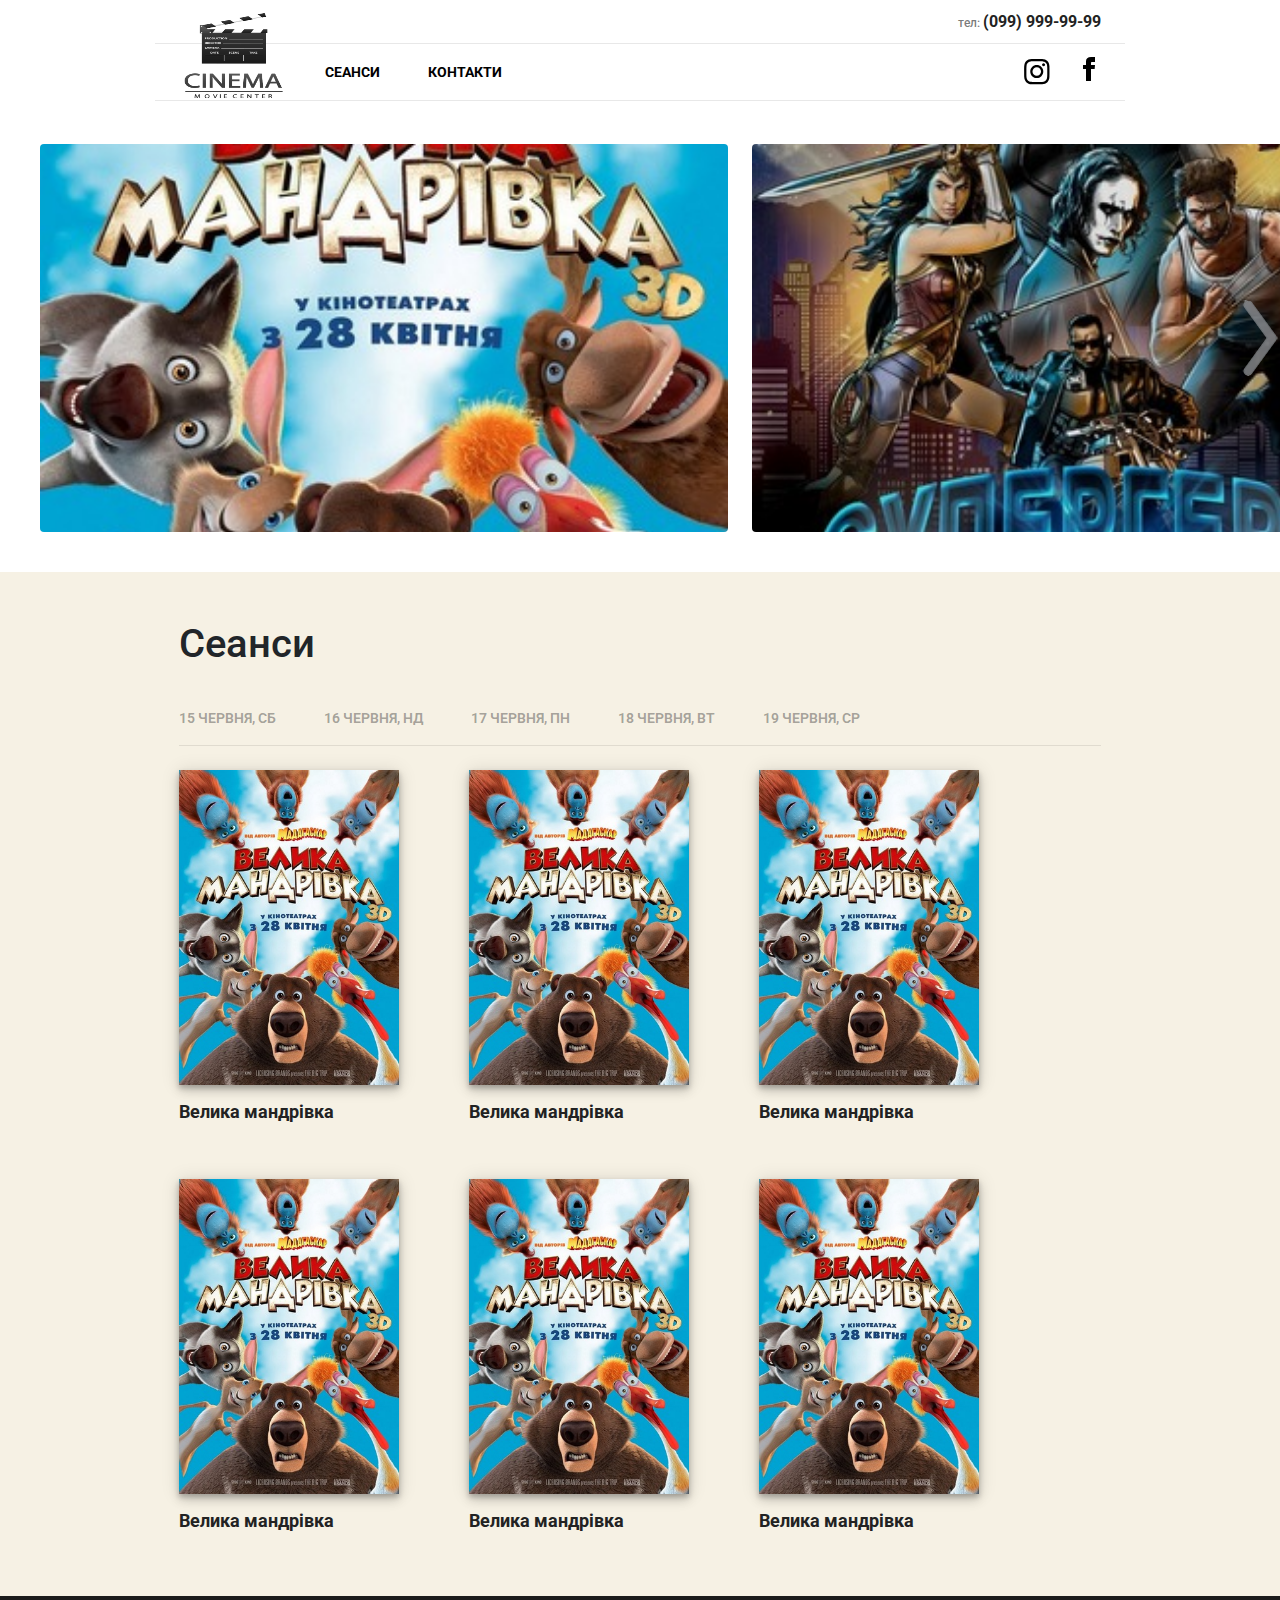
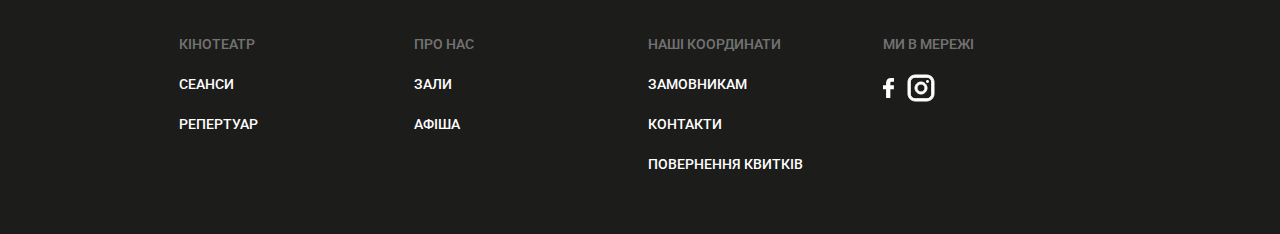
==== index.html @ bc30b4b8 "first commit" ====
<html lang="en">

<head>
    <meta charset="UTF-8">
    <meta name="viewport" content="width=device-width, initial-scale=1.0">
    <link rel="stylesheet" href="stylePage2.css">

    <script src='./sourcePage2.js'></script>
    <link rel="stylesheet" href="https://stackpath.bootstrapcdn.com/bootstrap/4.3.1/css/bootstrap.min.css"
        integrity="sha384-ggOyR0iXCbMQv3Xipma34MD+dH/1fQ784/j6cY/iJTQUOhcWr7x9JvoRxT2MZw1T" crossorigin="anonymous">
    <link href="https://fonts.googleapis.com/css?family=Roboto" rel="stylesheet">
    <title>Cinema</title>
</head>

<body>

    <div class="App">
        <div class="wraper">
            <div class="header">
                <div class="main-width header-top">
                    <p class="header-telephone">
                        тел:
                        <a class="header-telephone-link" href="#">
                            (099) 999-99-99
                        </a>
                    </p>
                </div>
                <div class="header-bottom main-width">
                    <a href="#">
                        <img src="./icons/cinema-logo.PNG" class="header-logo" alt="header-logo">
                    </a>

                    <ul class="header-navigation">
                        <li>
                            <a href="#session">Сеанси</a>
                        </li>
                        <li>
                            <a href="#contacts">Контакти</a>
                        </li>
                    </ul>

                    <ul class="header-links">
                        <li>
                            <a href="https://instagram.com/">
                                <img src="icons/icon-instagram.svg" class="icon-instagram" alt="instagram">
                            </a>
                        </li>
                        <li>
                            <a href="https://facebook.com/">
                                <img src="icons/icon-facebook.svg" alt="facebook">
                            </a>
                        </li>
                    </ul>
                </div>
            </div>


            <nav class="navbar fixed-top  navbar-expand-lg navbar-light bg-light  mobile-see">
                <div>
                    <a class="navbar-brand" href="#">
                        <img src="./icons/cinema-logo.PNG" class="header-logo" alt="header-logo">
                    </a>
                </div>

                <button class="navbar-toggler" type="button" data-toggle="collapse" data-target="#navbarNavDropdown"
                    aria-controls="navbarNavDropdown" aria-expanded="false" aria-label="Toggle navigation">
                    <span class="navbar-toggler-icon"></span>
                </button>
                <div class="collapse navbar-collapse" id="navbarNavDropdown">
                    <ul class="navbar-nav">
                        <li class="nav-item active">
                            <a class="nav-link" href="#">Home <span class="sr-only">(current)</span></a>
                        </li>
                        <li class="nav-item">
                            <a class="nav-link" href="#">Features</a>
                        </li>
                        <li class="nav-item">
                            <a class="nav-link" href="#">Pricing</a>
                        </li>
                        <li class="nav-item dropdown">
                            <a class="nav-link dropdown-toggle" href="#" id="navbarDropdownMenuLink"
                                data-toggle="dropdown" aria-haspopup="true" aria-expanded="false">
                                Dropdown link
                            </a>
                            <div class="dropdown-menu" aria-labelledby="navbarDropdownMenuLink">
                                <a class="dropdown-item" href="#">Action</a>
                                <a class="dropdown-item" href="#">Another action</a>
                                <a class="dropdown-item" href="#">Something else here</a>
                            </div>
                        </li>
                    </ul>
                </div>
            </nav>


            <div class="main-body">
                <div class="slider">
                    <div class="slider-wrapper" id="id-slider-wrapper" style="margin-left: 0px;">
                        <a class="slider-slide" style="background-image: url(./images/1.jpeg);"></a>
                        <a class="slider-slide" style="background-image: url(./images/2.jpeg);"></a>
                        <a class="slider-slide" style="background-image: url(./images/3.jpeg);"></a>
                        <a class="slider-slide" style="background-image: url(./images/4.jpeg);"></a>
                        <a class="slider-slide" style="background-image: url(./images/5.jpeg);"></a>
                        <a class="slider-slide" style="background-image: url(./images/6.jpeg);"></a>
                    </div>

                    <div class="slider-button slider-button-right" style="display: block;" onclick="rightSlide()" ></div>
                    <div class="slider-button slider-button-left"  style="display: none;" onclick="leftSlide()"></div>
                </div>

            </div>

            <div class="schedule">
                <div class="main-width">
                    <h1>Сеанси</h1>
                    <ul class="schedule-dates">
                        <li>15 червня, сб</li>
                        <li>16 червня, нд</li>
                        <li>17 червня, пн</li>
                        <li>18 червня, вт</li>
                        <li>19 червня, ср</li>
                    </ul>

                    <div class="schedule-films">
                        <div class="schedule-film">
                            <a href="./movie/1111.html">
                                <img class="schedule-film-poster" src="./images/1.jpeg" alt="Велика мандрівка">
                                <p class="schedule-film-title">Велика мандрівка</p>
                            </a>

                        </div>
                        <div class="schedule-film">
                            <a href="./movie/1111.html">
                                <img class="schedule-film-poster" src="./images/1.jpeg" alt="Велика мандрівка">
                                <p class="schedule-film-title">Велика мандрівка</p>
                            </a>

                        </div>
                        <div class="schedule-film">
                            <a href="./movie/1111.html">
                                <img class="schedule-film-poster" src="./images/1.jpeg" alt="Велика мандрівка">
                                <p class="schedule-film-title">Велика мандрівка</p>
                            </a>

                        </div>
                        <div class="schedule-film">
                            <a href="./movie/1111.html">
                                <img class="schedule-film-poster" src="./images/1.jpeg" alt="Велика мандрівка">
                                <p class="schedule-film-title">Велика мандрівка</p>
                            </a>

                        </div>
                        <div class="schedule-film">
                            <a href="./movie/1111.html">
                                <img class="schedule-film-poster" src="./images/1.jpeg" alt="Велика мандрівка">
                                <p class="schedule-film-title">Велика мандрівка</p>
                            </a>

                        </div>
                        <div class="schedule-film">
                            <a href="./movie/1111.html">
                                <img class="schedule-film-poster" src="./images/1.jpeg" alt="Велика мандрівка">
                                <p class="schedule-film-title">Велика мандрівка</p>
                            </a>

                        </div>

                    </div>
                </div>
            </div>

            <div class="buffer"></div>
        </div>


        <div class="footer">
            <div class="main-width">
                <div class="footer-section">
                    <p class="footer-section-header">Кінотеатр</p>
                    <p>
                        <a href="#">Сеанси</a>
                    </p>
                    <p>
                        <a href="#">Репертуар</a>
                    </p>
                </div>
                <div class="footer-section">
                    <p class="footer-section-header">Про нас</p>
                    <p>
                        <a href="#">Зали</a>
                    </p>
                    <p>
                        <a href="#">Афіша</a>
                    </p>
                </div>
                <div class="footer-section">
                    <p class="footer-section-header">Наші координати</p>
                    <p>
                        <a href="#">Замовникам</a>
                    </p>
                    <p>
                        <a href="#">Контакти</a>
                    </p>
                    <p>
                        <a href="#">Повернення квитків</a>
                    </p>
                </div>
                <div class="footer-section">
                    <p class="footer-section-header">Ми в мережі</p>
                    <p>
                        <a href="http://instagram.com">
                            <img src="./icons/icon-facebook-white.svg" alt>
                        </a>
                        <a href="http://facebook.com">
                            <img src="./icons/icon-instagram-white.svg" alt>
                        </a>
                    </p>
                </div>
            </div>

        </div>
    </div>


    <!-- <script>
        function show(shown, hidden) {
          document.getElementById(shown).style.display='block';
          document.getElementById(hidden).style.display='none';
          return false;
        }
    </script>
 
    <div id="Page1">
        Content of page 1
        <a href="#" onclick="return show('Page2','Page1');">Show page 2</a>
     </div>

    <div id="Page2" style="display:none">
        Content of page 2
        <a href="#" onclick="return show('Page1','Page2');">Show page 1</a>
    </div> -->
</body>
<!-- Optional JavaScript -->
<!-- jQuery first, then Popper.js, then Bootstrap JS -->
<script src="https://code.jquery.com/jquery-3.3.1.slim.min.js"
    integrity="sha384-q8i/X+965DzO0rT7abK41JStQIAqVgRVzpbzo5smXKp4YfRvH+8abtTE1Pi6jizo"
    crossorigin="anonymous"></script>
<script src="https://cdnjs.cloudflare.com/ajax/libs/popper.js/1.14.7/umd/popper.min.js"
    integrity="sha384-UO2eT0CpHqdSJQ6hJty5KVphtPhzWj9WO1clHTMGa3JDZwrnQq4sF86dIHNDz0W1"
    crossorigin="anonymous"></script>
<script src="https://stackpath.bootstrapcdn.com/bootstrap/4.3.1/js/bootstrap.min.js"
    integrity="sha384-JjSmVgyd0p3pXB1rRibZUAYoIIy6OrQ6VrjIEaFf/nJGzIxFDsf4x0xIM+B07jRM"
    crossorigin="anonymous"></script>

</html>
---- stylePage2.css ----
body{
    min-width: 970px;
}


.App{
    height: 100%;
}
.main-width{

    width: 970px;
    margin: 0 auto;
    box-sizing: border-box;
    padding: 0 24px;
}

.wraper{
    min-height: 100%;
    padding-top: 104px;
    margin-bottom: -238px;
    position: relative;
}

.buffer{
    min-height: 238px;
}
.footer{
    background-color: #1c1c1b;
    position: relative;
    z-index: 20;
}

.header {
    background-color: #fff;
    position: fixed;
    top: 0;
    right: 0;
    left: 0;
    z-index: 50;
    transition: top .15s;
}

.header-top{
    height: 44px;
    border-bottom: 1px solid rgba(34,34,34,.1);
    overflow: hidden;
}
.header-telephone{
    float: right;
    height: 44px;
    line-height: 44px;
    font-size: 12px;
    color: rgba(34,34,34,.6);
    font-weight: 500;
}
.header-telephone-link{
    text-decoration: none;
    color: #222;
    font-size: 16px;
    font-weight: 700;
}
.header-telephone-link:hover{
    text-decoration: none;
    color: rgba(34,34,34,.6);
    font-size: 16px;
    font-weight: 700;
}

.header-bottom{
    border-bottom: 1px solid rgba(34,34,34,.1);
    position: relative;
    height: 100%;
    padding-left: 146px;
}

.header-logo{
    position: absolute;
    width: 110px;
    height: 89px;
    left: 24px;
    bottom: 0px;
}
.header-navigation{
    float: left;
    height: 100%;
    list-style: none;
}
.header-navigation li{
    border: 0;
    font-size: 100%;
    font: inherit;
    vertical-align: baseline;
    margin: 0;
    padding: 0;

    float: left;
}
.header-navigation li a{
    display: block;
    line-height: 56px;
    font-size: 14px;
    font-weight: 700;
    color: #222;
    text-decoration: none;
    text-transform: uppercase;
    padding: 0 24px;
    color: black;
}
.header-navigation li a:hover{
    color: rgba(34,34,34,.6);
}

.header-links {
    float: right;
    list-style: none;
    right: 0;
}

.header-links li {
    float: left;
    padding: 12px 0;
}

.icon-instagram{
    height: 32px;
    width: 32px;
    margin-right: 24px;
}
.header-bottom::after{
    content: "";
    display: table;
    clear: both;
}
 body ul{
    margin-bottom: 0;
    padding-left: 0;
}

.scrolled{
    top: -44px;
}

.slider{
    position: relative;
}
.slider-wrapper{
    padding: 40px 0;
    padding-left: 40px;
    display: flex;
    flex-wrap: nowrap;
    overflow: hidden;
    background-color: #fff;
}
.slider-slide{
    flex-basis: 688px;
    height: 388px;
    margin-right: 24px;
    border-radius: 4px;
    flex-grow: 0;
    overflow: hidden;
    background-position: 50%;
    background-size: cover;
    flex-shrink: 0;
}

.slider-button{
    position: absolute;
    top: 0;
    bottom: 0;
    width: 40px;
    background-image: url(./icons/slider-arrow.png);
    background-position: 50%;
    background-repeat: no-repeat;
    opacity: .75;
    cursor: pointer;
}
.slider-button-right{
    right: 0;
}
.slider-button-left{
    left: 0;
    transform: scaleX(-1);
}

.schedule{
    background-color: #f6f1e4;
    padding: 48px 0 8px;
}
.schedule-dates{
    list-style: none;
    display: flex;
    flex-direction: row;
    margin-bottom: 24px;
    border-bottom: 1px solid rgba(34,34,34,.1);
    flex-wrap: nowrap;
}
.schedule-dates li {
    margin-right: 48px;
    margin-top: 32px;
    padding-bottom: 16px;
    border-bottom: 1px solid transparent;
    font-size: 14px;
    font-weight: 600;
    color: rgba(34,34,34,.4);
    cursor: pointer;
    text-transform: uppercase;
    margin-bottom: -1px;
    position: relative;
    flex-shrink: 0;
    transition: .25s;
}
.schedule-films {
    display: flex;
    justify-content: flex-start;
    flex-wrap: wrap;
}
.schedule-film {
    flex-basis: 220px;
    margin-right: 70px;
    margin-bottom: 40px;
}
.schedule-film-poster {
    width: 100%;
    height: 315px;
    box-shadow: inset 0 1px 11px 0 rgba(0,0,0,.38), 0 6px 10px 0 rgba(0,0,0,.14), 0 1px 18px 0 rgba(0,0,0,.12), 0 3px 5px 0 rgba(0,0,0,.2);
    margin-bottom: 16px;
}
.schedule-film-title {
    font-size: 18px;
    line-height: 22px;
    font-weight: 700;
    margin-bottom: 16px;
    color: #222;

}
.schedule-film a{
    text-decoration: none!important;
}

.footer .main-width {
    padding-top: 38px;
    padding-bottom: 40px;
    display: flex;
    justify-content: space-between;
}
.footer-section {
    flex-basis: calc(25% - 12px);
}
.footer-section p{
    font-size: 14px;
    font-weight: 500;
    margin-bottom: 19px;
    text-transform: uppercase;
}
.footer-section-header{
    color: hsla(0,0%,100%,.4);
    margin-bottom: 25px;
}
.footer-section p a{
    color: #fff;
    text-decoration: none;
    padding-right: 10px;
}
.mobile-see{
    display: none!important;
}



@media screen and (max-width: 991px)
{
    body {
        min-width: 0;
    }
    .wrapper {
        padding-top: 14.93333vw;
    }
    .header, .slider-button-left, .slider-button-right{
        display:none!important;
    }
    .mobile-see{
        display: flex!important;
    }
    .main-width {
        width: auto;
        padding: 0 6.4vw;
    }
    .schedule-dates {
        display: flex;
        flex-direction: row;
        flex-wrap: nowrap;
        padding: 0 6.4vw;
        overflow-x: auto;
        overflow-y: hidden;
        -webkit-overflow-scrolling: touch;
        margin-bottom: 0;
    }
    .schedule-dates li {
        float: none;
        flex-shrink: 0;
        font-size: 3.2vw;
        line-height: 3.73333vw;
        padding-bottom: 4.26667vw;
        margin-right: 10.66667vw;
    }

    .slider-wrapper {
        padding: 6.4vw 4.26667vw;
        overflow-x: auto;
        -webkit-overflow-scrolling: touch;
        margin-left: 0!important;
    }
    .slider-slide {
        flex-basis: 85.33333vw;
        height: 48vw;
    }


    .schedule-films {
        flex-wrap: nowrap;
        padding: 6.4vw;
        overflow-x: auto;
        -webkit-overflow-scrolling: touch;
    }
    .schedule-film {
        flex-basis: 76.8vw;
        margin-right: 7.46667vw!important;
        flex-shrink: 0;
    }
    .schedule-film-poster {
        height: 106.66667vw;
        margin-bottom: 4.26667vw;
        box-shadow: 1.06667vw 1.6vw 2.66667vw 0 #d1c6b9;
    }
    .schedule-film-title {
        font-size: 4.26667vw;
        line-height: 5.86667vw;
        margin-bottom: 4.26667vw;
    }
    .header-logo{
        position: static;
        display: inline-block;
    }

    .footer .main-width {
        padding-top: 8.53333vw;
        padding-bottom: 7.46667vw;
        display: block;
    }
    .footer-section {
        margin-bottom: 10.66667vw;
    }
    .footer-section p{
        font-size: 3.2vw;
        margin-bottom: 5.06667vw;
    }
    .footer-section-header{
        margin-bottom: 6.66667vw;
    }
}
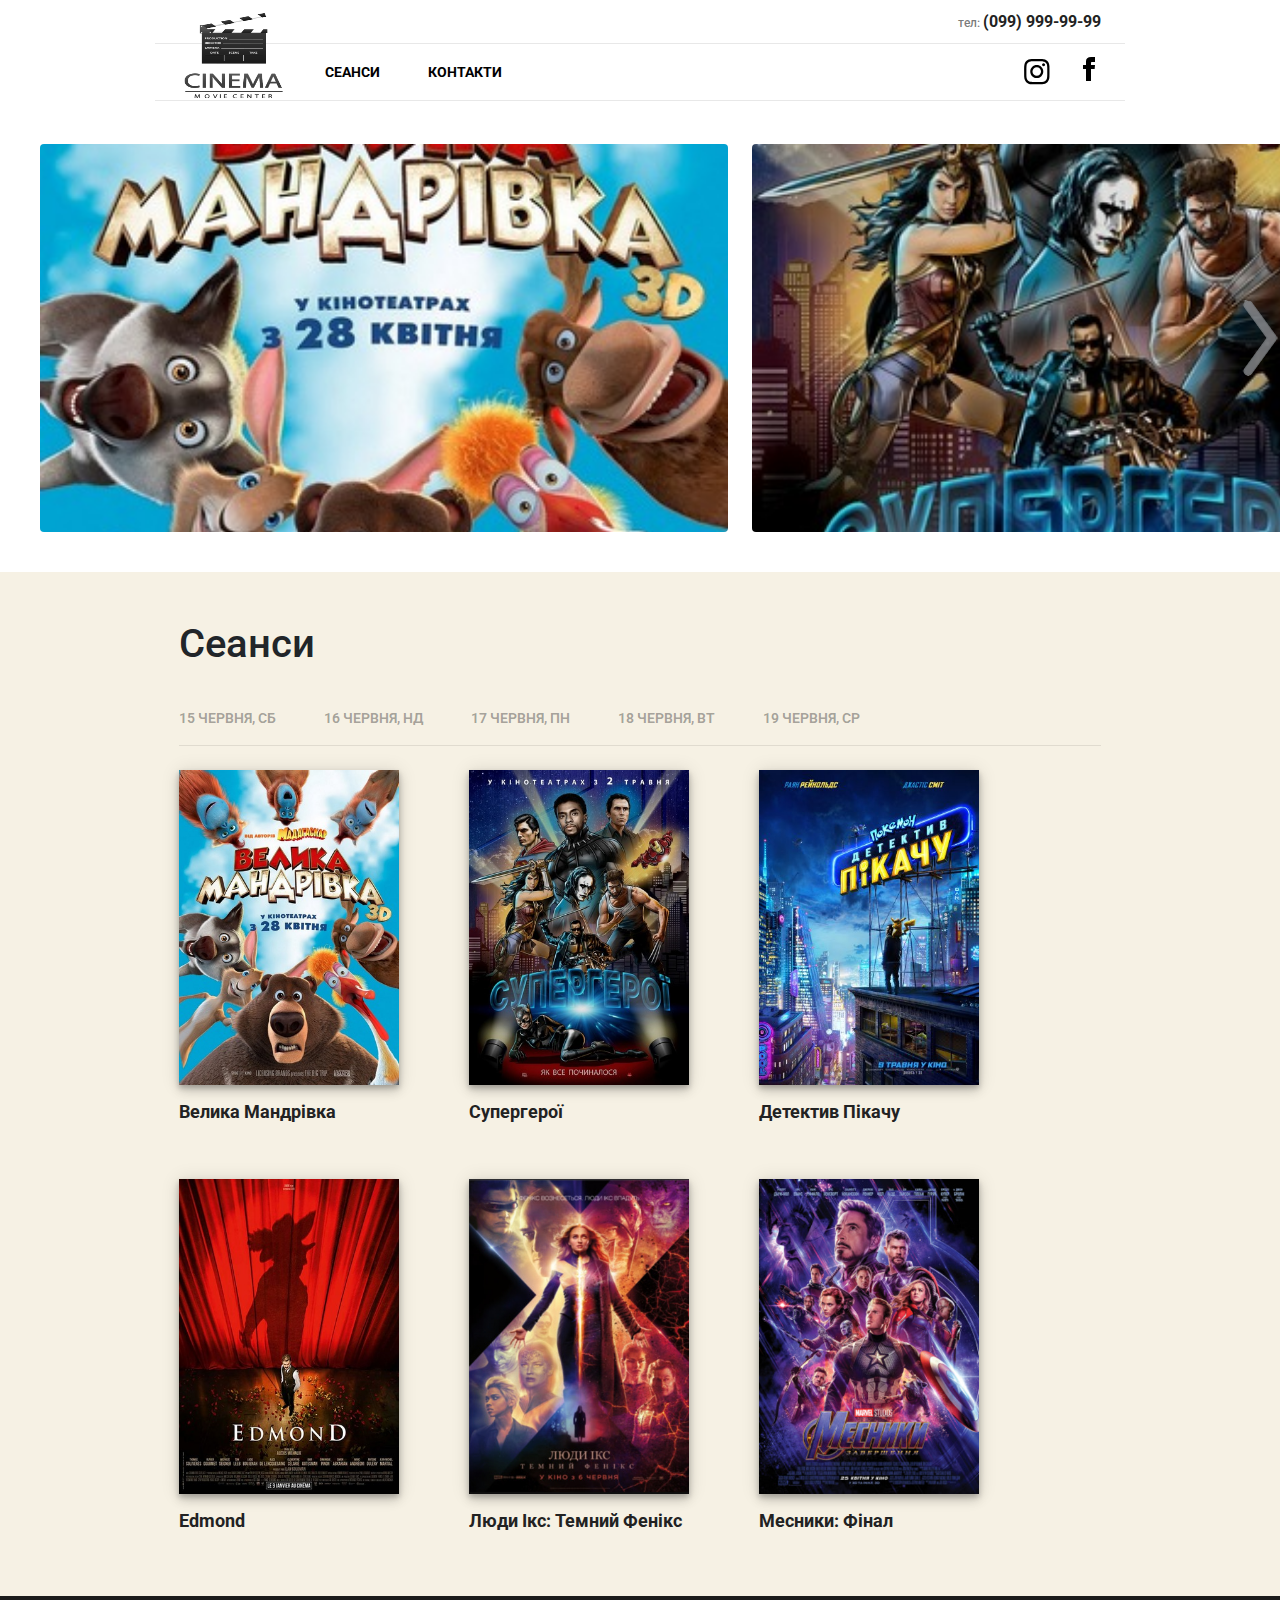
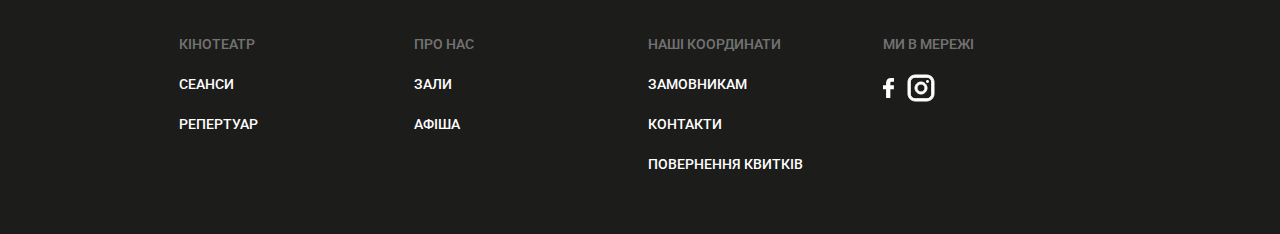
==== commit a9701b5a: "better menue" ====
--- a/index.html
+++ b/index.html
@@ -69,15 +69,15 @@
                 <div class="collapse navbar-collapse" id="navbarNavDropdown">
                     <ul class="navbar-nav">
                         <li class="nav-item active">
-                            <a class="nav-link" href="#">Home <span class="sr-only">(current)</span></a>
+                            <a class="nav-link" href="#session">Сеанси <span class="sr-only">(current)</span></a>
                         </li>
                         <li class="nav-item">
-                            <a class="nav-link" href="#">Features</a>
+                            <a class="nav-link" href="#contacts">Контакти</a>
                         </li>
                         <li class="nav-item">
-                            <a class="nav-link" href="#">Pricing</a>
-                        </li>
-                        <li class="nav-item dropdown">
+                            <a class="nav-link" href="#">Скоро у прокаті</a>
+                        </li>
+                        <!-- <li class="nav-item dropdown">
                             <a class="nav-link dropdown-toggle" href="#" id="navbarDropdownMenuLink"
                                 data-toggle="dropdown" aria-haspopup="true" aria-expanded="false">
                                 Dropdown link
@@ -87,7 +87,7 @@
                                 <a class="dropdown-item" href="#">Another action</a>
                                 <a class="dropdown-item" href="#">Something else here</a>
                             </div>
-                        </li>
+                        </li> -->
                     </ul>
                 </div>
             </nav>
@@ -125,42 +125,42 @@
                         <div class="schedule-film">
                             <a href="./movie/1111.html">
                                 <img class="schedule-film-poster" src="./images/1.jpeg" alt="Велика мандрівка">
-                                <p class="schedule-film-title">Велика мандрівка</p>
-                            </a>
-
-                        </div>
-                        <div class="schedule-film">
-                            <a href="./movie/1111.html">
-                                <img class="schedule-film-poster" src="./images/1.jpeg" alt="Велика мандрівка">
-                                <p class="schedule-film-title">Велика мандрівка</p>
-                            </a>
-
-                        </div>
-                        <div class="schedule-film">
-                            <a href="./movie/1111.html">
-                                <img class="schedule-film-poster" src="./images/1.jpeg" alt="Велика мандрівка">
-                                <p class="schedule-film-title">Велика мандрівка</p>
-                            </a>
-
-                        </div>
-                        <div class="schedule-film">
-                            <a href="./movie/1111.html">
-                                <img class="schedule-film-poster" src="./images/1.jpeg" alt="Велика мандрівка">
-                                <p class="schedule-film-title">Велика мандрівка</p>
-                            </a>
-
-                        </div>
-                        <div class="schedule-film">
-                            <a href="./movie/1111.html">
-                                <img class="schedule-film-poster" src="./images/1.jpeg" alt="Велика мандрівка">
-                                <p class="schedule-film-title">Велика мандрівка</p>
-                            </a>
-
-                        </div>
-                        <div class="schedule-film">
-                            <a href="./movie/1111.html">
-                                <img class="schedule-film-poster" src="./images/1.jpeg" alt="Велика мандрівка">
-                                <p class="schedule-film-title">Велика мандрівка</p>
+                                <p class="schedule-film-title">Велика Мандрівка</p>
+                            </a>
+
+                        </div>
+                        <div class="schedule-film">
+                            <a href="./movie/1111.html">
+                                <img class="schedule-film-poster" src="./images/2.jpeg" alt="Велика мандрівка">
+                                <p class="schedule-film-title">Супергерої</p>
+                            </a>
+
+                        </div>
+                        <div class="schedule-film">
+                            <a href="./movie/1111.html">
+                                <img class="schedule-film-poster" src="./images/3.jpeg" alt="Велика мандрівка">
+                                <p class="schedule-film-title">Детектив Пікачу</p>
+                            </a>
+
+                        </div>
+                        <div class="schedule-film">
+                            <a href="./movie/1111.html">
+                                <img class="schedule-film-poster" src="./images/4.jpeg" alt="Велика мандрівка">
+                                <p class="schedule-film-title">Edmond</p>
+                            </a>
+
+                        </div>
+                        <div class="schedule-film">
+                            <a href="./movie/1111.html">
+                                <img class="schedule-film-poster" src="./images/5.jpeg" alt="Велика мандрівка">
+                                <p class="schedule-film-title">Люди Ікс: Темний Фенікс</p>
+                            </a>
+
+                        </div>
+                        <div class="schedule-film">
+                            <a href="./movie/1111.html">
+                                <img class="schedule-film-poster" src="./images/6.jpeg" alt="Велика мандрівка">
+                                <p class="schedule-film-title">Месники: Фінал</p>
                             </a>
 
                         </div>
--- a/stylePage2.css
+++ b/stylePage2.css
@@ -273,7 +273,7 @@
     body {
         min-width: 0;
     }
-    .wrapper {
+    .wraper {
         padding-top: 14.93333vw;
     }
     .header, .slider-button-left, .slider-button-right{
@@ -341,6 +341,8 @@
     .header-logo{
         position: static;
         display: inline-block;
+        width: 15vw;
+        height: 13vw;
     }
 
     .footer .main-width {
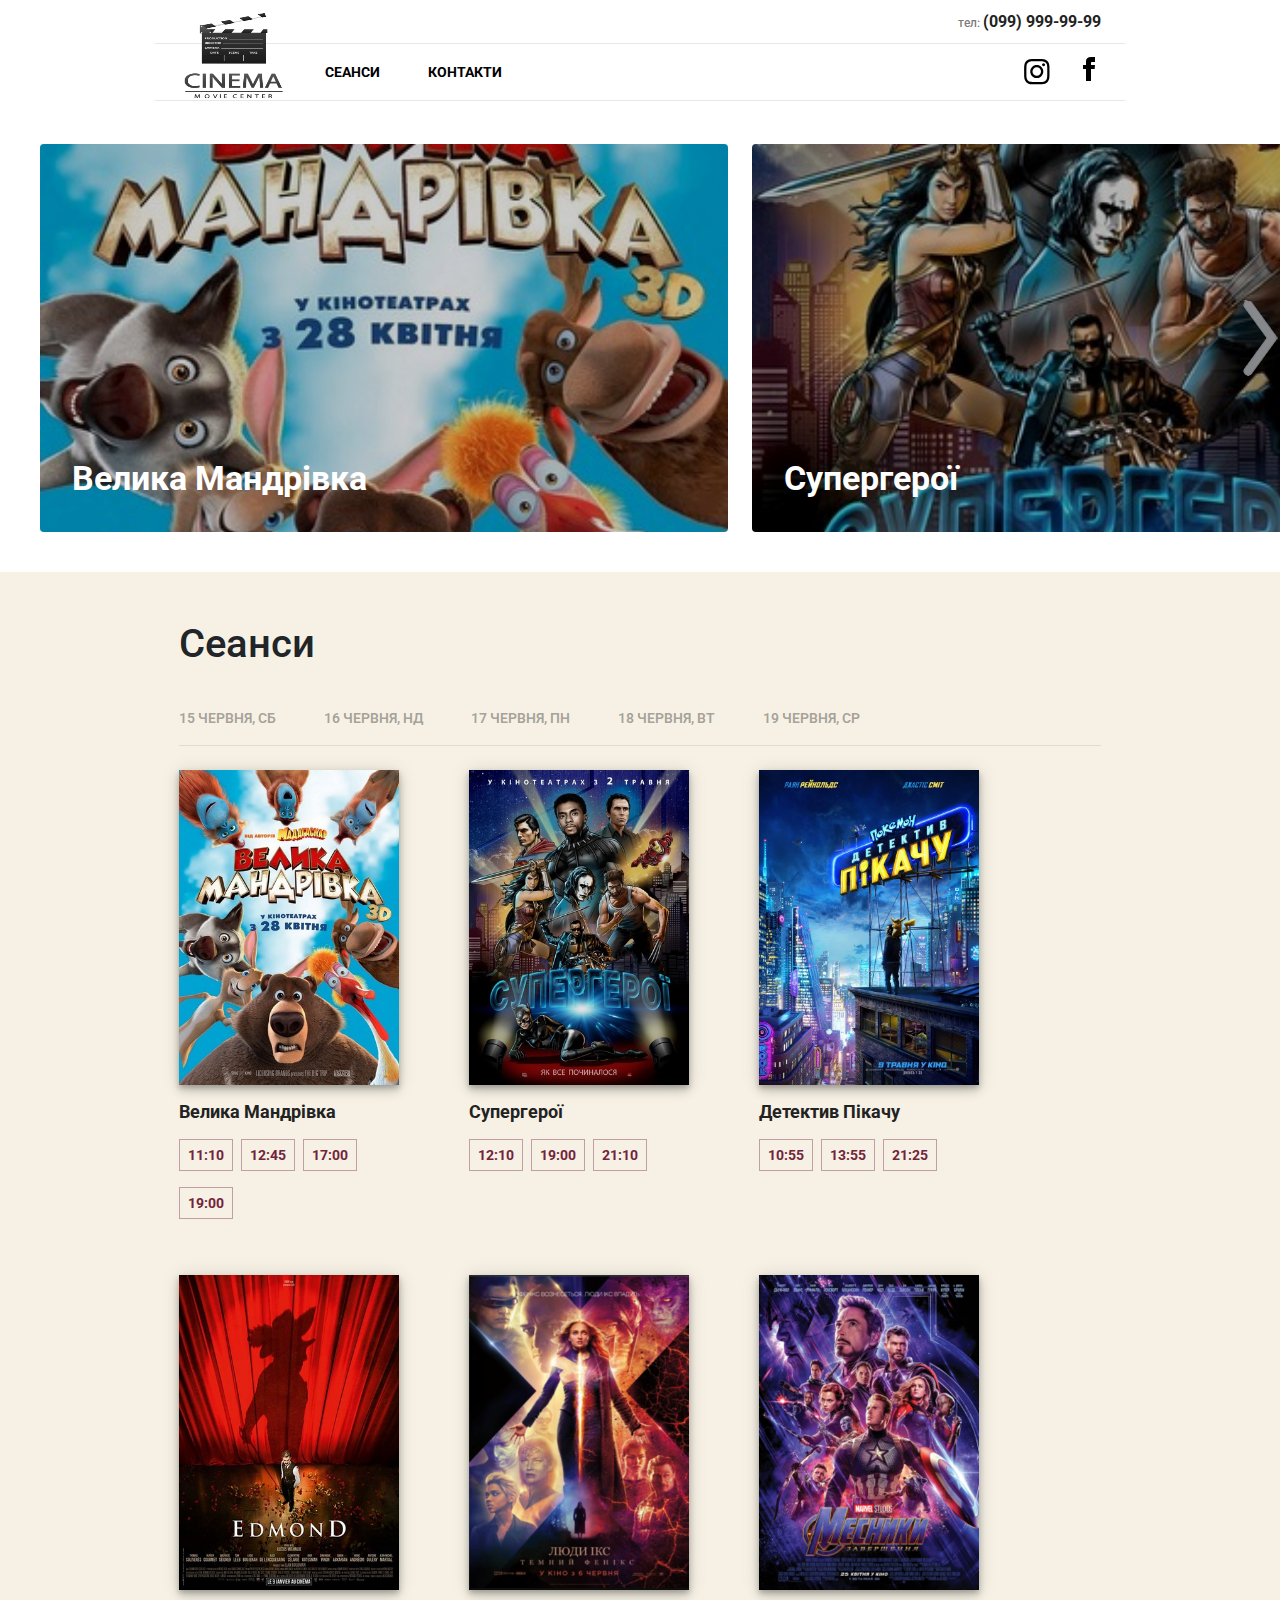
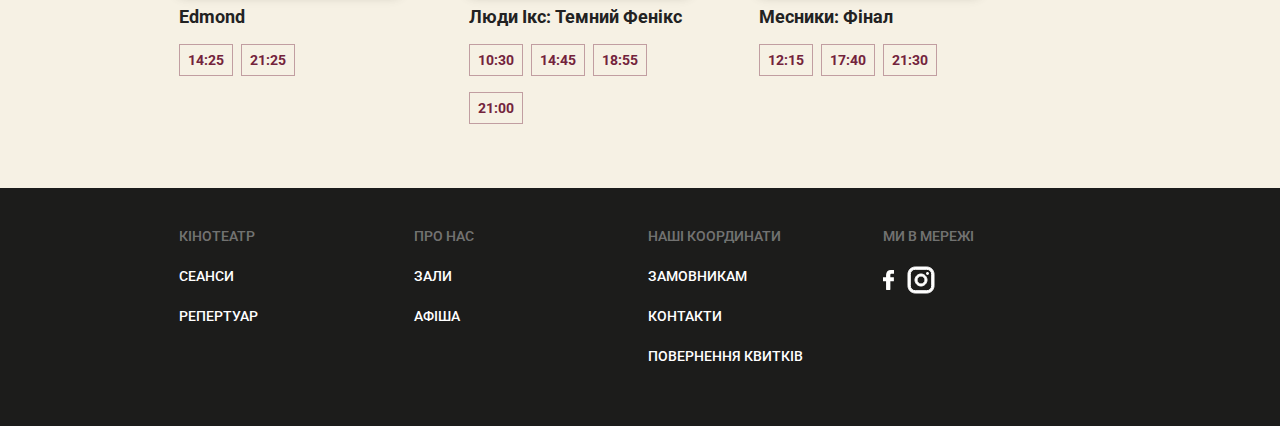
==== commit 81f97c8d: "beta" ====
--- a/index.html
+++ b/index.html
@@ -68,7 +68,7 @@
                 </button>
                 <div class="collapse navbar-collapse" id="navbarNavDropdown">
                     <ul class="navbar-nav">
-                        <li class="nav-item active">
+                        <li class="nav-item">
                             <a class="nav-link" href="#session">Сеанси <span class="sr-only">(current)</span></a>
                         </li>
                         <li class="nav-item">
@@ -96,82 +96,146 @@
             <div class="main-body">
                 <div class="slider">
                     <div class="slider-wrapper" id="id-slider-wrapper" style="margin-left: 0px;">
-                        <a class="slider-slide" style="background-image: url(./images/1.jpeg);"></a>
-                        <a class="slider-slide" style="background-image: url(./images/2.jpeg);"></a>
-                        <a class="slider-slide" style="background-image: url(./images/3.jpeg);"></a>
-                        <a class="slider-slide" style="background-image: url(./images/4.jpeg);"></a>
-                        <a class="slider-slide" style="background-image: url(./images/5.jpeg);"></a>
-                        <a class="slider-slide" style="background-image: url(./images/6.jpeg);"></a>
+                        <a class="slider-slide" href="./movie/1111.html"
+                            style="background-image: url(./images/1.jpeg);">
+                            <div class="slide-mask">
+                                <div class="slide-content">
+                                    <p class="slide-title">Велика Мандрівка</p>
+                                </div>
+                            </div>
+                        </a>
+                        <a class="slider-slide" href="./movie/1111.html"
+                            style="background-image: url(./images/2.jpeg);">
+                            <div class="slide-mask">
+                                <div class="slide-content">
+                                    <p class="slide-title">Супергерої</p>
+                                </div>
+                            </div>
+                        </a>
+                        <a class="slider-slide" href="./movie/1111.html"
+                            style="background-image: url(./images/3.jpeg);">
+                            <div class="slide-mask">
+                                <div class="slide-content">
+                                    <p class="slide-title">Детектив Пікачу</p>
+                                </div>
+                            </div>
+                        </a>
+                        <a class="slider-slide" href="./movie/1111.html"
+                            style="background-image: url(./images/4.jpeg);">
+                            <div class="slide-mask">
+                                <div class="slide-content">
+                                    <p class="slide-title">Edmond</p>
+                                </div>
+                            </div>
+                        </a>
+                        <a class="slider-slide" href="./movie/1111.html"
+                            style="background-image: url(./images/5.jpeg);">
+                            <div class="slide-mask">
+                                <div class="slide-content">
+                                    <p class="slide-title">Люди Ікс: Темний Фенікс</p>
+                                </div>
+                            </div>
+                        </a>
+                        <a class="slider-slide" href="./movie/1111.html"
+                            style="background-image: url(./images/6.jpeg);">
+                            <div class="slide-mask">
+                                <div class="slide-content">
+                                    <p class="slide-title">Месники: Фінал</p>
+                                </div>
+                            </div>
+                        </a>
                     </div>
 
-                    <div class="slider-button slider-button-right" style="display: block;" onclick="rightSlide()" ></div>
-                    <div class="slider-button slider-button-left"  style="display: none;" onclick="leftSlide()"></div>
-                </div>
-
+                    <div class="slider-button slider-button-right" style="display: block;" onclick="rightSlide()"></div>
+                    <div class="slider-button slider-button-left" style="display: none;" onclick="leftSlide()"></div>
+                </div>
+                <div class="schedule">
+                    <div class="main-width">
+                        <h1>Сеанси</h1>
+                        <ul class="schedule-dates">
+                            <li>15 червня, сб</li>
+                            <li>16 червня, нд</li>
+                            <li>17 червня, пн</li>
+                            <li>18 червня, вт</li>
+                            <li>19 червня, ср</li>
+                        </ul>
+
+                        <div class="schedule-films">
+                            <div class="schedule-film">
+                                <a href="./movie/1111.html">
+                                    <img class="schedule-film-poster" src="./images/1.jpeg" alt="Велика мандрівка">
+                                    <p class="schedule-film-title">Велика Мандрівка</p>
+                                </a>
+                                <div class="schedule-film-sessions">
+                                    <div class="session">11:10</div>
+                                    <div class="session">12:45</div>
+                                    <div class="session">17:00</div>
+                                    <div class="session">19:00</div>
+                                </div>
+                            </div>
+                            <div class="schedule-film">
+                                <a href="./movie/1111.html">
+                                    <img class="schedule-film-poster" src="./images/2.jpeg" alt="Велика мандрівка">
+                                    <p class="schedule-film-title">Супергерої</p>
+                                </a>
+                                <div class="schedule-film-sessions">
+                                    <div class="session">12:10</div>
+                                    <div class="session">19:00</div>
+                                    <div class="session">21:10</div>
+                                </div>
+                            </div>
+                            <div class="schedule-film">
+                                <a href="./movie/1111.html">
+                                    <img class="schedule-film-poster" src="./images/3.jpeg" alt="Велика мандрівка">
+                                    <p class="schedule-film-title">Детектив Пікачу</p>
+                                </a>
+                                <div class="schedule-film-sessions">
+                                    <div class="session">10:55</div>
+                                    <div class="session">13:55</div>
+                                    <div class="session">21:25</div>
+                                </div>
+                            </div>
+                            <div class="schedule-film">
+                                <a href="./movie/1111.html">
+                                    <img class="schedule-film-poster" src="./images/4.jpeg" alt="Велика мандрівка">
+                                    <p class="schedule-film-title">Edmond</p>
+                                </a>
+                                <div class="schedule-film-sessions">
+                                    <div class="session">14:25</div>
+                                    <div class="session">21:25</div>
+                                </div>
+                            </div>
+                            <div class="schedule-film">
+                                <a href="./movie/1111.html">
+                                    <img class="schedule-film-poster" src="./images/5.jpeg" alt="Велика мандрівка">
+                                    <p class="schedule-film-title">Люди Ікс: Темний Фенікс</p>
+                                </a>
+                                <div class="schedule-film-sessions">
+                                    <div class="session">10:30</div>
+                                    <div class="session">14:45</div>
+                                    <div class="session">18:55</div>
+                                    <div class="session">21:00</div>
+                                </div>
+                            </div>
+                            <div class="schedule-film">
+                                <a href="./movie/1111.html">
+                                    <img class="schedule-film-poster" src="./images/6.jpeg" alt="Велика мандрівка">
+                                    <p class="schedule-film-title">Месники: Фінал</p>
+                                </a>
+                                <div class="schedule-film-sessions">
+                                    <div class="session">12:15</div>
+                                    <div class="session">17:40</div>
+                                    <div class="session">21:30</div>
+                                </div>
+                            </div>
+
+                        </div>
+                    </div>
+                </div>
             </div>
-
-            <div class="schedule">
-                <div class="main-width">
-                    <h1>Сеанси</h1>
-                    <ul class="schedule-dates">
-                        <li>15 червня, сб</li>
-                        <li>16 червня, нд</li>
-                        <li>17 червня, пн</li>
-                        <li>18 червня, вт</li>
-                        <li>19 червня, ср</li>
-                    </ul>
-
-                    <div class="schedule-films">
-                        <div class="schedule-film">
-                            <a href="./movie/1111.html">
-                                <img class="schedule-film-poster" src="./images/1.jpeg" alt="Велика мандрівка">
-                                <p class="schedule-film-title">Велика Мандрівка</p>
-                            </a>
-
-                        </div>
-                        <div class="schedule-film">
-                            <a href="./movie/1111.html">
-                                <img class="schedule-film-poster" src="./images/2.jpeg" alt="Велика мандрівка">
-                                <p class="schedule-film-title">Супергерої</p>
-                            </a>
-
-                        </div>
-                        <div class="schedule-film">
-                            <a href="./movie/1111.html">
-                                <img class="schedule-film-poster" src="./images/3.jpeg" alt="Велика мандрівка">
-                                <p class="schedule-film-title">Детектив Пікачу</p>
-                            </a>
-
-                        </div>
-                        <div class="schedule-film">
-                            <a href="./movie/1111.html">
-                                <img class="schedule-film-poster" src="./images/4.jpeg" alt="Велика мандрівка">
-                                <p class="schedule-film-title">Edmond</p>
-                            </a>
-
-                        </div>
-                        <div class="schedule-film">
-                            <a href="./movie/1111.html">
-                                <img class="schedule-film-poster" src="./images/5.jpeg" alt="Велика мандрівка">
-                                <p class="schedule-film-title">Люди Ікс: Темний Фенікс</p>
-                            </a>
-
-                        </div>
-                        <div class="schedule-film">
-                            <a href="./movie/1111.html">
-                                <img class="schedule-film-poster" src="./images/6.jpeg" alt="Велика мандрівка">
-                                <p class="schedule-film-title">Месники: Фінал</p>
-                            </a>
-
-                        </div>
-
-                    </div>
-                </div>
-            </div>
-
-            <div class="buffer"></div>
         </div>
 
+        <div class="buffer"></div>
 
         <div class="footer">
             <div class="main-width">
@@ -222,23 +286,6 @@
     </div>
 
 
-    <!-- <script>
-        function show(shown, hidden) {
-          document.getElementById(shown).style.display='block';
-          document.getElementById(hidden).style.display='none';
-          return false;
-        }
-    </script>
- 
-    <div id="Page1">
-        Content of page 1
-        <a href="#" onclick="return show('Page2','Page1');">Show page 2</a>
-     </div>
-
-    <div id="Page2" style="display:none">
-        Content of page 2
-        <a href="#" onclick="return show('Page1','Page2');">Show page 1</a>
-    </div> -->
 </body>
 <!-- Optional JavaScript -->
 <!-- jQuery first, then Popper.js, then Bootstrap JS -->
--- a/stylePage2.css
+++ b/stylePage2.css
@@ -163,6 +163,36 @@
     background-size: cover;
     flex-shrink: 0;
 }
+.slide-mask{
+    width: 100%;
+    height: 100%;
+    background-color: rgba(0,0,0,.2);
+    position: relative;
+    box-sizing: border-box;
+    transition: .25s;
+}
+.slide-mask:hover{
+    background-color: rgba(0,0,0,.4);
+}
+.slide-content {
+    position: absolute;
+    bottom: 24px;
+    left: 32px;
+    right: 32px;
+    box-sizing: border-box;
+}
+.slide-title{
+    font-family: 'Roboto';
+    font-size: 34px;
+    line-height: 40px;
+    font-weight: 700;
+    color: #fff;
+    width: calc(100% - 140px);
+    float: left;
+    margin-bottom: 10px;
+}
+
+
 
 .slider-button{
     position: absolute;
@@ -172,7 +202,7 @@
     background-image: url(./icons/slider-arrow.png);
     background-position: 50%;
     background-repeat: no-repeat;
-    opacity: .75;
+    opacity: .90;
     cursor: pointer;
 }
 .slider-button-right{
@@ -210,6 +240,9 @@
     flex-shrink: 0;
     transition: .25s;
 }
+.schedule-dates li:hover{
+    color: black;
+}
 .schedule-films {
     display: flex;
     justify-content: flex-start;
@@ -238,6 +271,34 @@
     text-decoration: none!important;
 }
 
+.schedule-film-sessions{
+    display: flex;
+    flex-direction: row;
+    flex-wrap: wrap;
+}
+.session
+{
+    border: 1px solid rgba(115,35,60,.4);
+    color: #73233c;
+    font-size: 14px;
+    height: 32px;
+    line-height: 30px;
+    box-sizing: border-box;
+    margin-right: 8px;
+    margin-bottom: 16px;
+    text-align: center;
+    font-weight: 700;
+    position: relative;
+    cursor: pointer;
+    flex-shrink: 0;
+    padding: 0 8px;
+    transition: .25s;
+}
+.session:hover{
+    border-color: black;
+}
+
+
 .footer .main-width {
     padding-top: 38px;
     padding-bottom: 40px;
@@ -268,6 +329,26 @@
 
 
 
+.schedule-hall{
+    border-bottom: 1px solid rgba(34,34,34,.1);
+    padding: 33px 0;
+    overflow: hidden;
+}
+.schedule-hall-name{
+    float: left;
+    width: 140px;
+    font-size: 16px;
+    font-weight: 700;
+    padding-top: 5px;
+}
+.schedule-hall-sessions{
+    width: calc(100% - 140px);
+    float: right;
+    display: flex;
+    flex-direction: row;
+    flex-wrap: wrap;
+}
+
 @media screen and (max-width: 991px)
 {
     body {
@@ -286,6 +367,7 @@
         width: auto;
         padding: 0 6.4vw;
     }
+
     .schedule-dates {
         display: flex;
         flex-direction: row;
@@ -315,6 +397,19 @@
         flex-basis: 85.33333vw;
         height: 48vw;
     }
+    .slide-mask{
+        padding: 4.26667vw;
+    }
+    .slide-content {
+        bottom: 4.26667vw;
+        left: 4.26667vw;
+        right: 4.26667vw;
+    }
+    .slide-title {
+        font-size: 6.4vw;
+        line-height: 6.4vw;
+        width: auto;
+    }
 
 
     .schedule-films {
@@ -338,6 +433,13 @@
         line-height: 5.86667vw;
         margin-bottom: 4.26667vw;
     }
+    .session {
+        height: 8.53333vw;
+        line-height: 8vw;
+        font-size: 3.73333vw;
+        padding: 0 2.13333vw;
+    }
+
     .header-logo{
         position: static;
         display: inline-block;
@@ -360,4 +462,21 @@
     .footer-section-header{
         margin-bottom: 6.66667vw;
     }
-}
+
+
+    .schedule-halls{
+        padding: 0 6.4vw;
+    }
+    .schedule-hall{
+        padding: 8.53333vw 0 12.8vw;
+    }
+    .schedule-hall-name {
+        width: 33.33333vw;
+        font-size: 4vw;
+        line-height: 5.86667vw;
+        padding-top: 1.33333vw;
+    }  
+    .schedule-hall-sessions{
+        width: calc(100% - 33.5vw);
+    }  
+}
